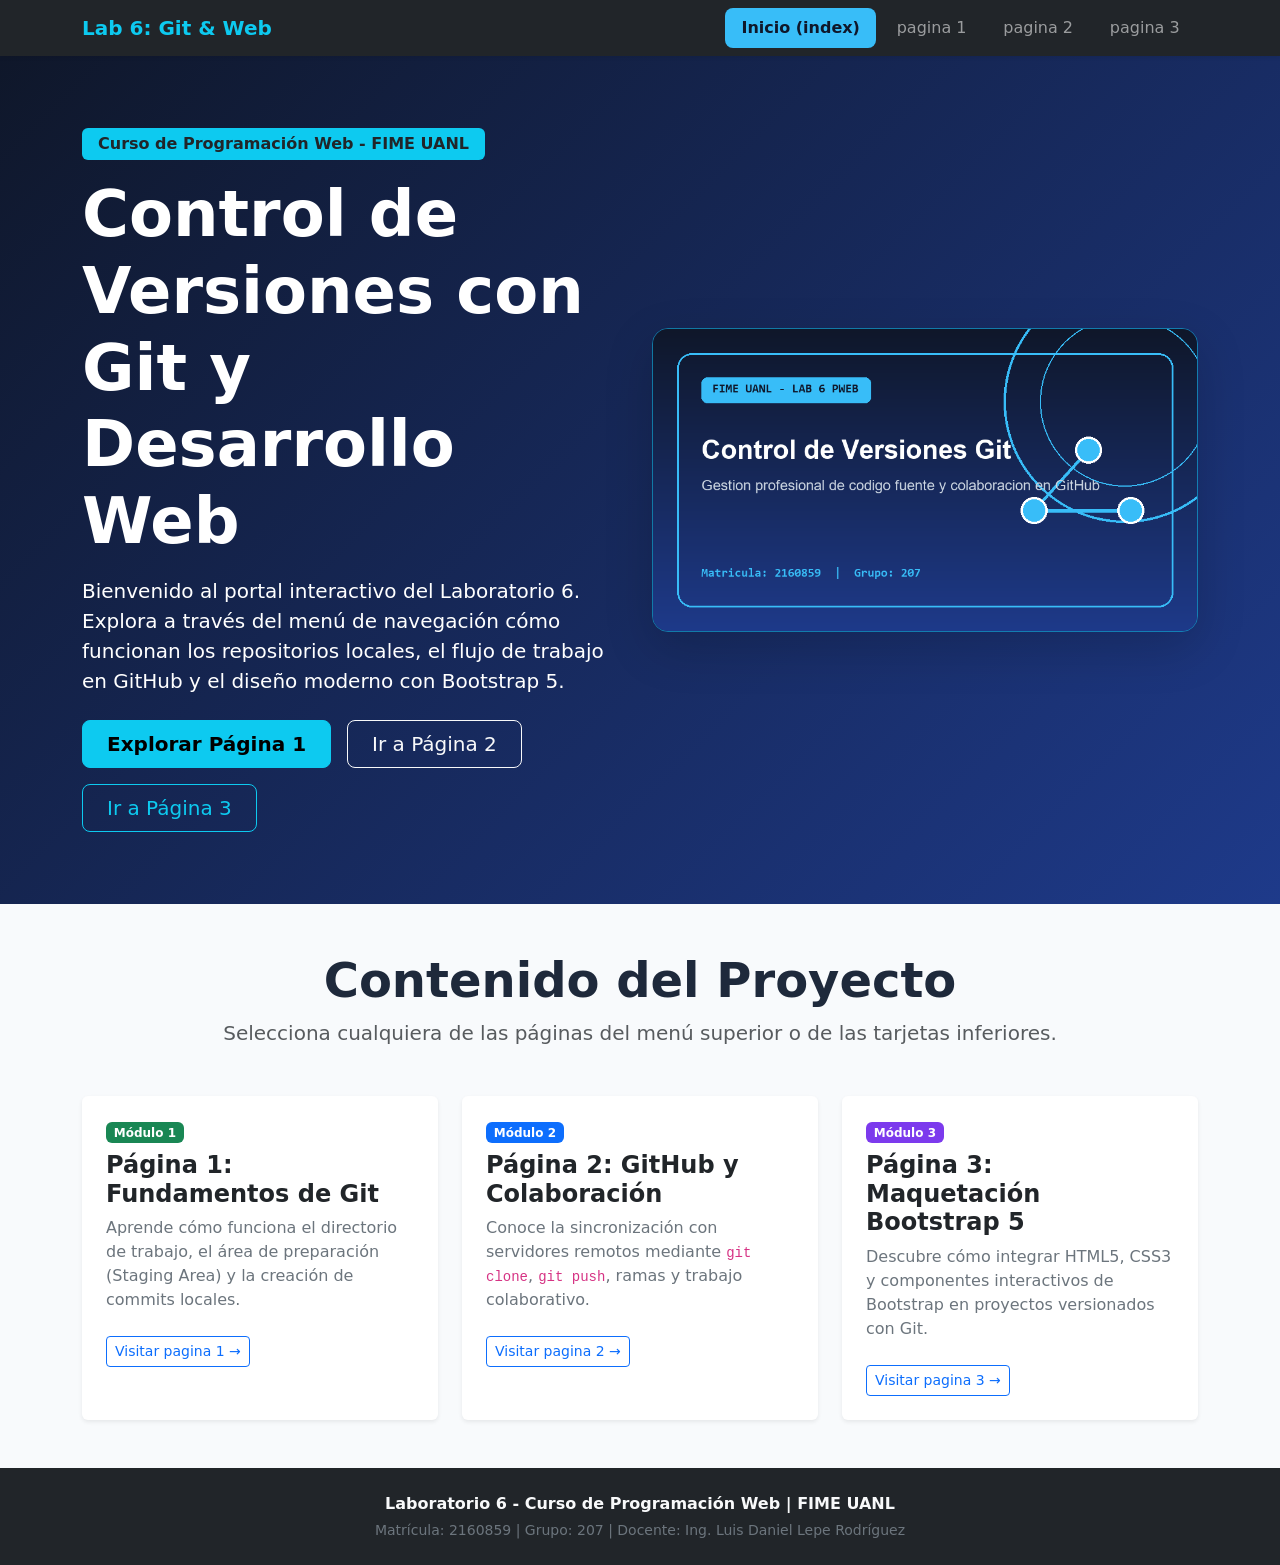
==== index.html @ 15d2ed44 "Añadidos archivos de la Actividad 2 (index.html)" ====
<!DOCTYPE html>
<html lang="es">
<head>
    <meta charset="UTF-8">
    <meta name="viewport" content="width=device-width, initial-scale=1.0">
    <title>Laboratorio 6 - Inicio | Programación Web</title>
    <link rel="stylesheet" href="css/bootstrap.min.css">
    <link rel="stylesheet" href="css/estilos.css">
</head>
<body>
    <!-- Menú de navegación -->
    <nav class="navbar navbar-expand-lg navbar-dark bg-dark shadow-sm sticky-top">
        <div class="container">
            <a class="navbar-brand fw-bold text-info" href="index.html">
                Lab 6: Git &amp; Web
            </a>
            <button class="navbar-toggler" type="button" data-bs-toggle="collapse" data-bs-target="#menuPrincipal" aria-controls="menuPrincipal" aria-expanded="false" aria-label="Toggle navigation">
                <span class="navbar-toggler-icon"></span>
            </button>
            <div class="collapse navbar-collapse" id="menuPrincipal">
                <ul class="navbar-nav ms-auto mb-2 mb-lg-0">
                    <li class="nav-item">
                        <a class="nav-link active fw-semibold" aria-current="page" href="index.html">Inicio (index)</a>
                    </li>
                    <li class="nav-item">
                        <a class="nav-link" href="pagina1.html">pagina 1</a>
                    </li>
                    <li class="nav-item">
                        <a class="nav-link" href="pagina2.html">pagina 2</a>
                    </li>
                    <li class="nav-item">
                        <a class="nav-link" href="pagina3.html">pagina 3</a>
                    </li>
                </ul>
            </div>
        </div>
    </nav>

    <!-- Contenido principal con texto grande e imagen -->
    <header class="hero-section py-5 text-white">
        <div class="container py-4">
            <div class="row align-items-center g-4">
                <div class="col-lg-6">
                    <span class="badge bg-info text-dark mb-3 px-3 py-2 fs-6">Curso de Programación Web - FIME UANL</span>
                    <h1 class="display-3 fw-bold mb-3">Control de Versiones con Git y Desarrollo Web</h1>
                    <p class="lead mb-4">
                        Bienvenido al portal interactivo del <strong>Laboratorio 6</strong>. Explora a través del menú de navegación cómo funcionan los repositorios locales, el flujo de trabajo en GitHub y el diseño moderno con Bootstrap 5.
                    </p>
                    <div class="d-flex flex-wrap gap-3">
                        <a href="pagina1.html" class="btn btn-info btn-lg fw-semibold px-4">Explorar Página 1</a>
                        <a href="pagina2.html" class="btn btn-outline-light btn-lg px-4">Ir a Página 2</a>
                        <a href="pagina3.html" class="btn btn-outline-info btn-lg px-4">Ir a Página 3</a>
                    </div>
                </div>
                <div class="col-lg-6 text-center">
                    <img src="img/hero_git.png" alt="Control de Versiones Git y GitHub" class="img-fluid rounded-4 shadow-lg border border-info border-opacity-50">
                </div>
            </div>
        </div>
    </header>

    <!-- Resumen de secciones -->
    <main class="container my-5">
        <div class="text-center mb-5">
            <h2 class="display-5 fw-bold">Contenido del Proyecto</h2>
            <p class="text-muted fs-5">Selecciona cualquiera de las páginas del menú superior o de las tarjetas inferiores.</p>
        </div>
        <div class="row g-4">
            <div class="col-md-4">
                <div class="card h-100 shadow-sm border-0 card-hover">
                    <div class="card-body p-4">
                        <span class="badge bg-success mb-2">Módulo 1</span>
                        <h3 class="h4 fw-bold">Página 1: Fundamentos de Git</h3>
                        <p class="text-secondary">Aprende cómo funciona el directorio de trabajo, el área de preparación (Staging Area) y la creación de commits locales.</p>
                        <a href="pagina1.html" class="btn btn-sm btn-outline-primary mt-2">Visitar pagina 1 &rarr;</a>
                    </div>
                </div>
            </div>
            <div class="col-md-4">
                <div class="card h-100 shadow-sm border-0 card-hover">
                    <div class="card-body p-4">
                        <span class="badge bg-primary mb-2">Módulo 2</span>
                        <h3 class="h4 fw-bold">Página 2: GitHub y Colaboración</h3>
                        <p class="text-secondary">Conoce la sincronización con servidores remotos mediante <code>git clone</code>, <code>git push</code>, ramas y trabajo colaborativo.</p>
                        <a href="pagina2.html" class="btn btn-sm btn-outline-primary mt-2">Visitar pagina 2 &rarr;</a>
                    </div>
                </div>
            </div>
            <div class="col-md-4">
                <div class="card h-100 shadow-sm border-0 card-hover">
                    <div class="card-body p-4">
                        <span class="badge bg-purple text-white mb-2" style="background-color:#7c3aed;">Módulo 3</span>
                        <h3 class="h4 fw-bold">Página 3: Maquetación Bootstrap 5</h3>
                        <p class="text-secondary">Descubre cómo integrar HTML5, CSS3 y componentes interactivos de Bootstrap en proyectos versionados con Git.</p>
                        <a href="pagina3.html" class="btn btn-sm btn-outline-primary mt-2">Visitar pagina 3 &rarr;</a>
                    </div>
                </div>
            </div>
        </div>
    </main>

    <footer class="bg-dark text-light py-4 mt-5">
        <div class="container text-center">
            <p class="mb-1 fw-semibold">Laboratorio 6 - Curso de Programación Web | FIME UANL</p>
            <p class="mb-0 text-secondary small">Matrícula: 2160859 | Grupo: 207 | Docente: Ing. Luis Daniel Lepe Rodríguez</p>
        </div>
    </footer>

    <script src="js/bootstrap.bundle.min.js"></script>
</body>
</html>
---- css/estilos.css ----
/* Estilos personalizados - Laboratorio 6 Programación Web */
body {
    background-color: #f8fafc;
    color: #1e293b;
    font-family: 'Segoe UI', system-ui, -apple-system, sans-serif;
}

.hero-section {
    background: linear-gradient(135deg, #0f172a 0%, #1e3a8a 100%);
}

.page-header-p1 {
    background: linear-gradient(135deg, #141e30 0%, #243b55 100%);
}

.page-header-p2 {
    background: linear-gradient(135deg, #1e1b4b 0%, #3b0764 100%);
}

.page-header-p3 {
    background: linear-gradient(135deg, #064e3b 0%, #14532d 100%);
}

.navbar .nav-link {
    padding: 0.5rem 1rem !important;
    border-radius: 0.5rem;
    transition: all 0.2s ease;
    margin: 0 0.15rem;
}

.navbar .nav-link:hover {
    background-color: rgba(255, 255, 255, 0.1);
}

.navbar .nav-link.active {
    background-color: #38bdf8 !important;
    color: #0f172a !important;
    font-weight: 700;
}

.card-hover {
    transition: transform 0.25s ease, box-shadow 0.25s ease;
}

.card-hover:hover {
    transform: translateY(-5px);
    box-shadow: 0 12px 24px rgba(15, 23, 42, 0.12) !important;
}

.img-gallery {
    border-radius: 0.75rem;
    object-fit: cover;
    width: 100%;
    height: 220px;
}
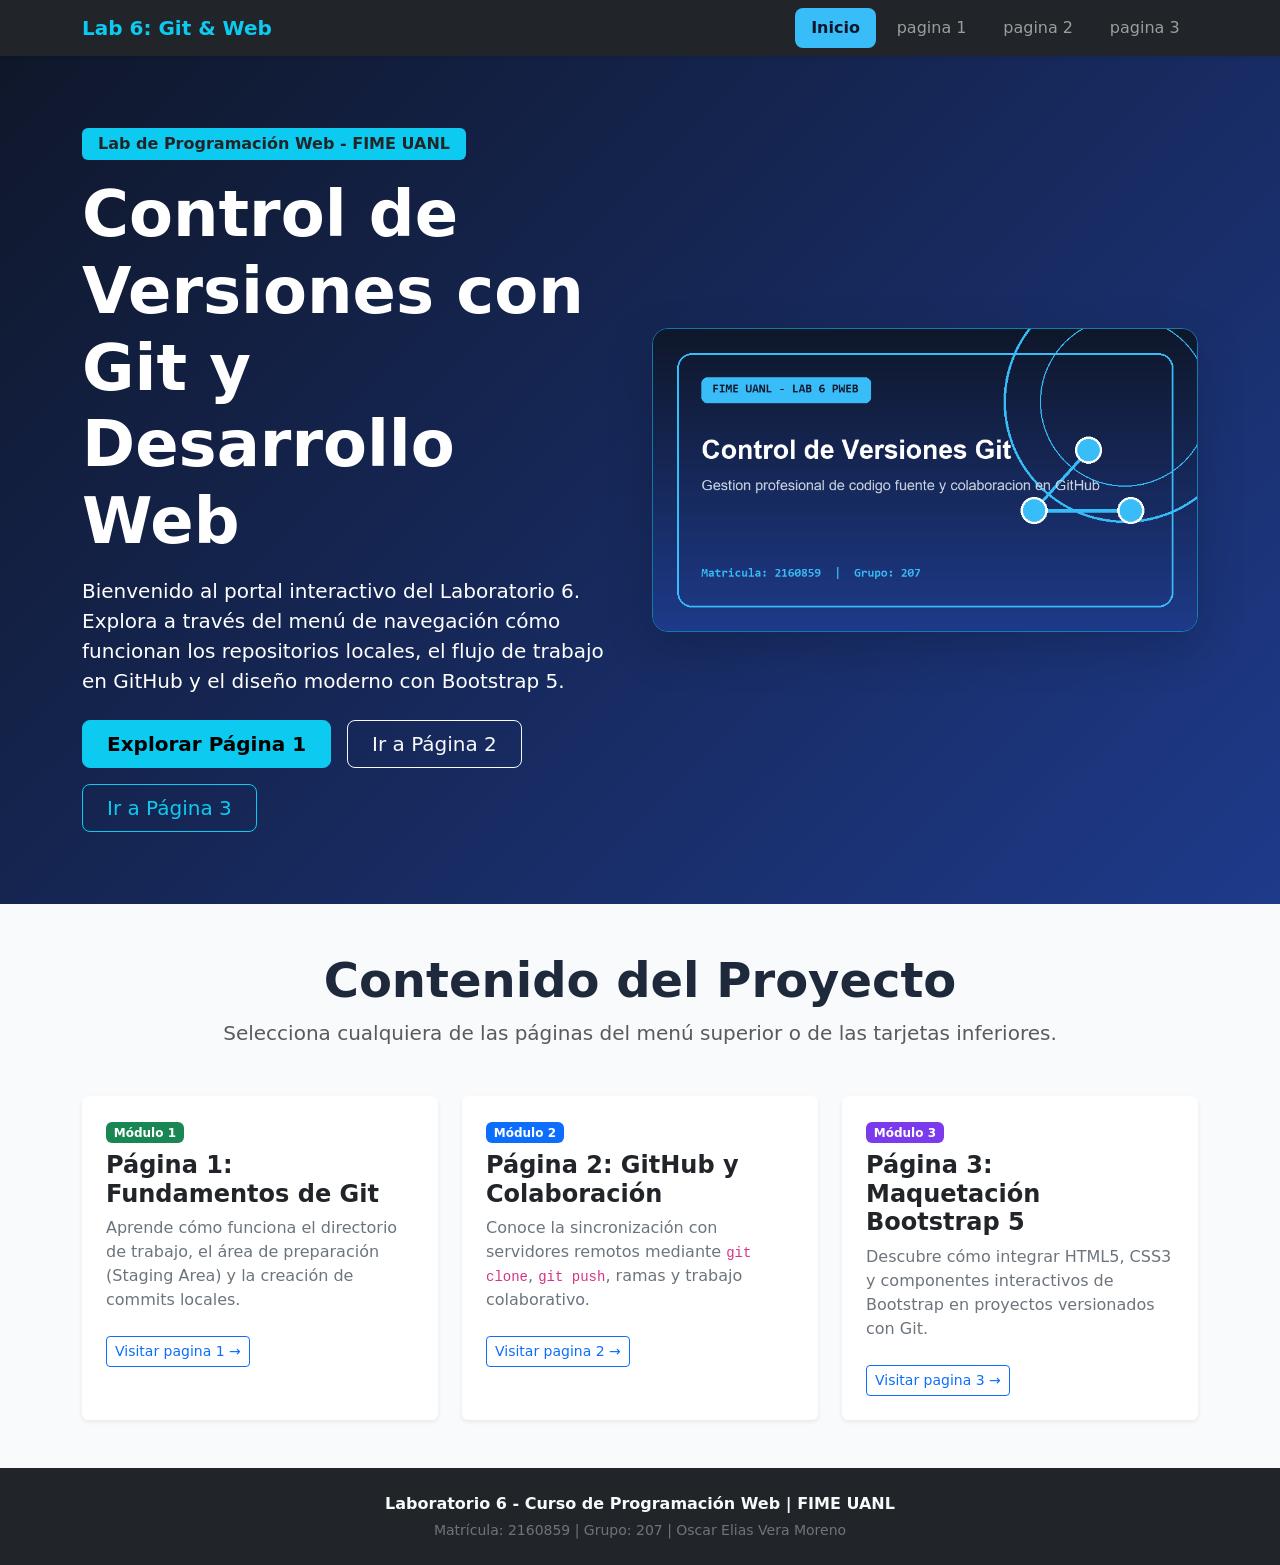
==== commit 4202917e: "cambios a la paginas y actividad 3.1" ====
--- a/index.html
+++ b/index.html
@@ -20,7 +20,7 @@
             <div class="collapse navbar-collapse" id="menuPrincipal">
                 <ul class="navbar-nav ms-auto mb-2 mb-lg-0">
                     <li class="nav-item">
-                        <a class="nav-link active fw-semibold" aria-current="page" href="index.html">Inicio (index)</a>
+                        <a class="nav-link active fw-semibold" aria-current="page" href="index.html">Inicio</a>
                     </li>
                     <li class="nav-item">
                         <a class="nav-link" href="pagina1.html">pagina 1</a>
@@ -41,7 +41,7 @@
         <div class="container py-4">
             <div class="row align-items-center g-4">
                 <div class="col-lg-6">
-                    <span class="badge bg-info text-dark mb-3 px-3 py-2 fs-6">Curso de Programación Web - FIME UANL</span>
+                    <span class="badge bg-info text-dark mb-3 px-3 py-2 fs-6">Lab de Programación Web - FIME UANL</span>
                     <h1 class="display-3 fw-bold mb-3">Control de Versiones con Git y Desarrollo Web</h1>
                     <p class="lead mb-4">
                         Bienvenido al portal interactivo del <strong>Laboratorio 6</strong>. Explora a través del menú de navegación cómo funcionan los repositorios locales, el flujo de trabajo en GitHub y el diseño moderno con Bootstrap 5.
@@ -102,7 +102,7 @@
     <footer class="bg-dark text-light py-4 mt-5">
         <div class="container text-center">
             <p class="mb-1 fw-semibold">Laboratorio 6 - Curso de Programación Web | FIME UANL</p>
-            <p class="mb-0 text-secondary small">Matrícula: 2160859 | Grupo: 207 | Docente: Ing. Luis Daniel Lepe Rodríguez</p>
+            <p class="mb-0 text-secondary small">Matrícula: 2160859 | Grupo: 207 | Oscar Elias Vera Moreno</p>
         </div>
     </footer>
 
